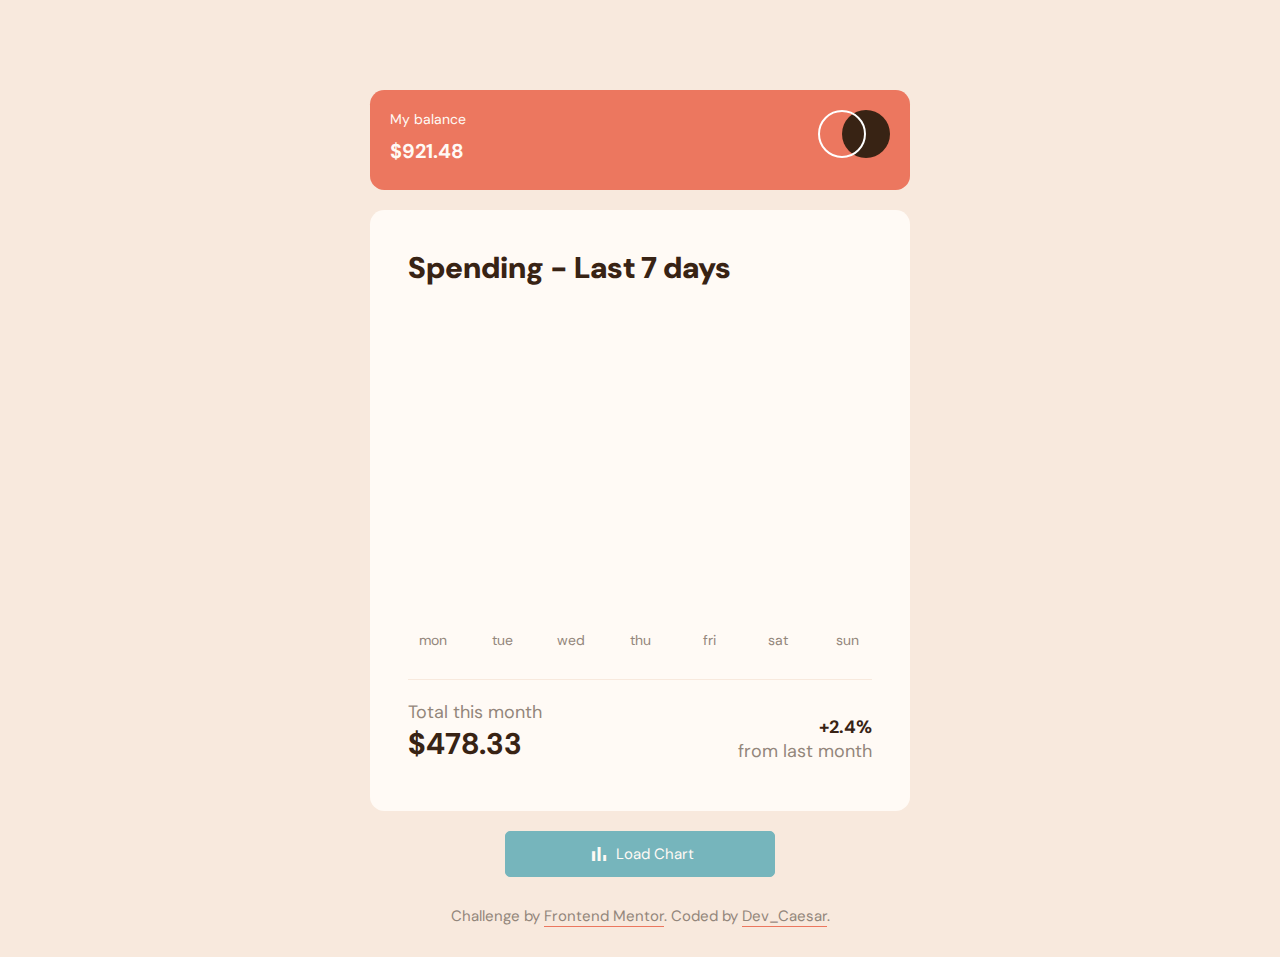
==== index.html @ a6b64d5d "update working files" ====
<!DOCTYPE html>
<html lang="en">
  <head>
    <meta charset="UTF-8" />
    <meta http-equiv="X-UA-Compatible" content="IE=edge" />
    <meta name="viewport" content="width=device-width, initial-scale=1.0" />
    <meta
      name="description"
      content="Frontend Mentor challenge junior level. HTML, CSS and JAVASCRIPT"
    />
    <link
      rel="icon"
      type="image/png"
      sizes="32x32"
      href="./src/favicon-32x32.png"
    />
    <link rel="preconnect" href="https://fonts.googleapis.com" />
    <link rel="preconnect" href="https://fonts.gstatic.com" crossorigin />
    <link
      href="https://fonts.googleapis.com/icon?family=Material+Icons+Outlined"
      rel="stylesheet"
    />

    <link
      href="https://fonts.googleapis.com/css2?family=DM+Sans:wght@400;700&display=swap"
      rel="stylesheet"
    />
    <link rel="stylesheet" href="styles.css" />
    <script type="module" src="app.js"></script>
    <title>Frontend Mentor | Expenses chart component</title>
  </head>
  <body>
    <div class="container">
      <header class="header">
        <div class="header__info">
          <p class="header__title">My balance</p>
          <p class="header__balance">$921.48</p>
        </div>
        <div class="logo__container">
          <img src="./src/logo.svg" class="logo" alt="logo" />
        </div>
      </header>
      <section class="chart__container">
        <p class="chart__title"><b>Spending - Last 7 days</b></p>
        <section class="bars__container">
          <div class="bar">
            <p class="amount"></p>
            <div class="bar__component bar--1"></div>
            <p class="week-day">mon</p>
          </div>
          <div class="bar">
            <p class="amount"></p>
            <div class="bar__component bar--2"></div>
            <p class="week-day">tue</p>
          </div>
          <div class="bar">
            <p class="amount"></p>
            <div class="bar__component bar--3"></div>
            <p class="week-day">wed</p>
          </div>
          <div class="bar">
            <p class="amount"></p>
            <div class="bar__component bar--4"></div>
            <p class="week-day">thu</p>
          </div>
          <div class="bar">
            <p class="amount"></p>
            <div class="bar__component bar--5"></div>
            <p class="week-day">fri</p>
          </div>
          <div class="bar">
            <p class="amount"></p>
            <div class="bar__component bar--6"></div>
            <p class="week-day">sat</p>
          </div>
          <div class="bar">
            <p class="amount"></p>
            <div class="bar__component bar--7"></div>
            <p class="week-day">sun</p>
          </div>
        </section>

        <div class="summary">
          <p class="summary__text summary__text--left">
            Total this month
            <span class="summary__figure summary__amount">$478.33</span>
          </p>
          <p class="summary__text summary__text--right">
            <span class="summary__figure summary__percent">+2.4%</span>from last
            month
          </p>
        </div>
      </section>
      <button class="load-chart">
        <span class="material-icons-outlined"> bar_chart </span> Load Chart
      </button>
    </div>

    <div class="attribution">
      Challenge by
      <a
        class="frontendmentor"
        href="https://www.frontendmentor.io?ref=challenge"
        rel="noopener noreferrer"
        target="_blank"
        >Frontend Mentor</a
      >. Coded by
      <a href="https://github.com/Dev-Caesar" target="_blank" class="username"
        >Dev_Caesar</a
      >.
    </div>
  </body>
</html>
---- styles.css ----
/* custom properties */
:root {
  /* primary color */
  --soft-red: hsl(10, 79%, 65%);
  --cyan: hsl(186, 34%, 60%);
  /* neutral color */
  --dark-brown: hsl(25, 47%, 15%);
  --medium-brown: hsl(28, 10%, 53%);
  --cream: hsl(27, 66%, 92%);
  --very-pale-orange: hsl(33, 100%, 98%);
  --font: 'DM Sans', sans-serif;
  --font-size: 1.8rem;
  --border-radius: clamp(1rem, 0.8239rem + 0.4695vw, 1.5rem);
}

/* CSS RESETS */
*,
*::before,
*::after {
  margin: 0;
  padding: 0;
  box-sizing: inherit;
}
html {
  box-sizing: border-box;
  font-size: 62.5%; /* 10px/16px *100%s= 62.5% -> 1rem = 10px */
}

body {
  font-family: var(--font);
  background-color: var(--cream);
}

/* COMPONENT STYLES */

/* CONTAINER  */
.container {
  font-size: var(--font-size);
  display: flex;
  flex-direction: column;
  align-items: center;
  row-gap: 2rem;
  width: 90%;
  max-width: 54rem;
  margin: 0 auto;
  margin-top: clamp(6rem, 2.4803rem + 10.9859vw, 9rem);
}
/* HEADER-CONTAINER  */
.header {
  width: 100%;
  display: flex;
  justify-content: space-between;
  color: var(--very-pale-orange);
  background-color: var(--soft-red);
  height: clamp(0.8rem, 9.1549rem + 2.2535vw, 10rem);
  padding: 2rem;
  border-radius: var(--border-radius);
}
.header__title {
  font-size: 1.4rem;
  margin-bottom: 1rem;
}
.header__balance {
  font-size: 2rem;
  font-weight: 700;
}
.logo {
  max-inline-size: 8rem;
}
/* BAR CHART*/
.chart__container {
  width: 100%;
  background-color: var(--very-pale-orange);
  padding: clamp(2.4rem, 1.35rem + 2.9167vw, 3.8rem);
  border-radius: var(--border-radius);
}

.chart__title {
  color: var(--dark-brown);
  font-weight: 700;
  font-size: clamp(2.2rem, 1.6rem + 1.6667vw, 3rem);
  padding-bottom: 1.5rem;
}

.bars__container {
  display: grid;
  grid-template-columns: repeat(7, minmax(3rem, 5rem));
  justify-content: space-between;
  align-items: end;
  justify-items: center;
  column-gap: 1rem;
  padding-bottom: 3rem;
  border-bottom: 1px solid var(--cream);
  min-height: 42vh;
}
.bar {
  justify-self: stretch;
  display: flex;
  flex-direction: column;
  align-items: center;
  gap: 1rem;
}

.bar__component {
  background-color: var(--soft-red);
  border-radius: 0.5rem;
  width: 100%;
  cursor: pointer;
}
.bar__component:hover {
  background-color: #ff9b87;
}
.active-bar {
  background-color: var(--cyan);
}
.active-bar:hover {
  background-color: #b4dfe5;
}

.amount {
  position: relative;
  z-index: 10;
  text-align: center;
  font-size: clamp(1.2rem, 0.4667rem + 0.9259vw, 2.2rem);
  color: var(--very-pale-orange);
  border-radius: 0.2rem;
  padding: clamp(0.1rem, 4.4718rem + 1.4085vw, 0.6rem);
  background-color: var(--dark-brown);
  opacity: 0;
  transition: all 0.2s ease-in-out;
}
.bar:hover .amount,
.bar:active .amount {
  opacity: 1;
}
.week-day {
  font-size: 1.4rem;
  text-align: center;
  color: var(--medium-brown);
}

.summary {
  display: flex;
  justify-content: space-between;
  align-items: flex-end;
  margin-top: 2rem;
  margin-bottom: 1rem;
}
.summary__text {
  color: var(--medium-brown);
}
.summary__text--right {
  text-align: right;
}
.summary__amount {
  font-size: 3rem;
}
.summary__figure {
  color: var(--dark-brown);
  font-weight: 700;
  display: block;
}

.load-chart {
  font-size: 1.5rem;
  font-family: var(--font);
  background-color: var(--cyan);
  border: 1px solid var(--cyan);
  color: var(--very-pale-orange);
  padding: 1rem 0;
  width: 50%;
  border-radius: 0.5rem;
  display: flex;
  justify-content: center;
  align-items: center;
  gap: 0.5rem;
  transition: all 0.1s linear;
}

.load-chart:hover {
  background-color: var(--cream);
  color: var(--cyan);
  border: 1px solid var(--cyan);
}
.load-chart:active {
  filter: brightness(110%);
}
/* footer styles */
.attribution {
  padding: 1rem;
  margin: 2rem 0 2rem;
  font-size: 1.5rem;
  text-align: center;
  color: var(--medium-brown);
  line-height: 1.3;
}

a:link,
a:visited {
  text-decoration: none;
  color: inherit;
  border-bottom: 1.4px solid var(--soft-red);
}
a:hover {
  color: var(--soft-red);
}
a:active {
  color: var(--soft-red);
}

/* MEDIA QUERY */

@media screen and (min-width: 39.375em) {
  .current__amount {
    border-radius: 0.5rem;
  }
}
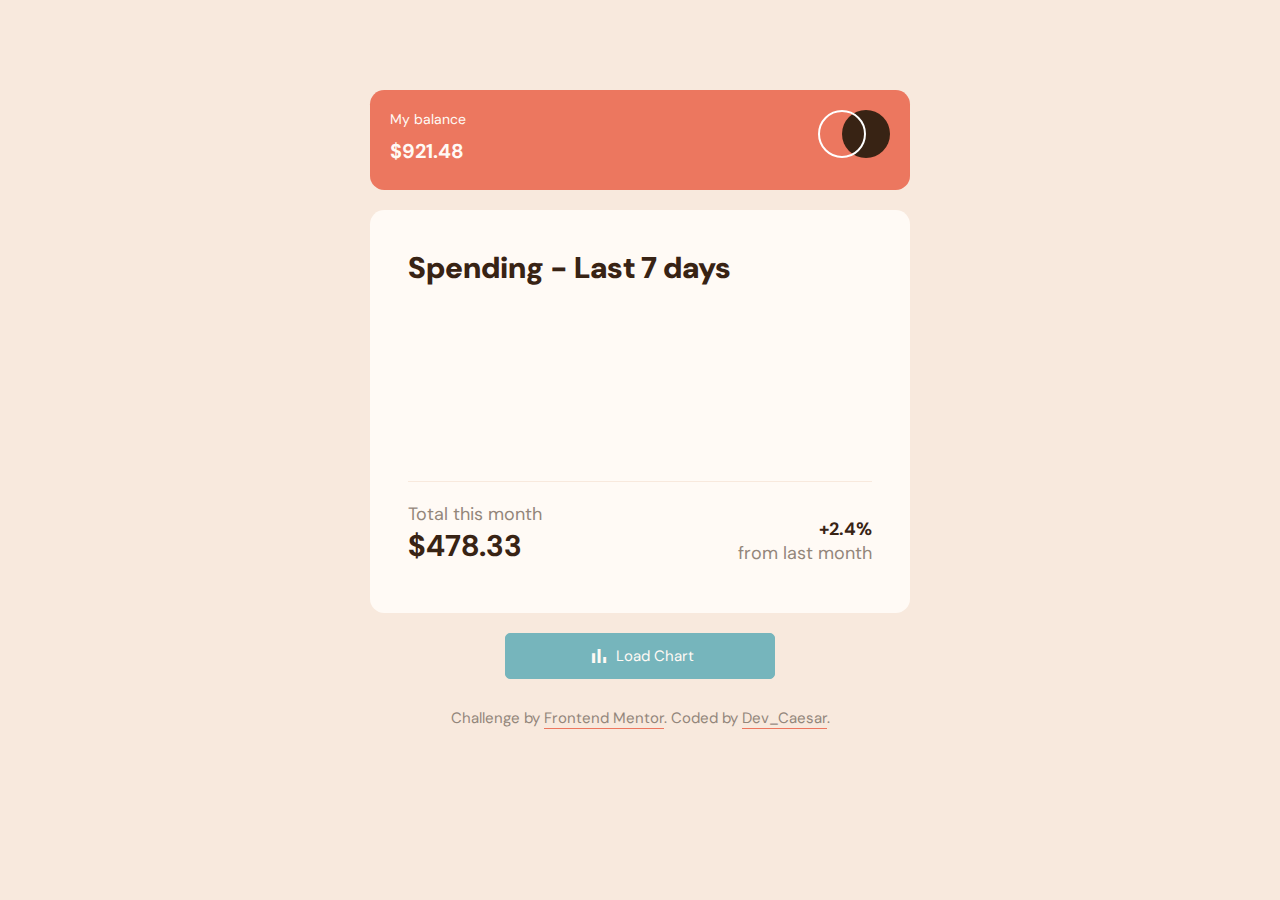
==== commit 5ba9ee46: "Refactored app.js" ====
--- a/index.html
+++ b/index.html
@@ -42,43 +42,7 @@
       </header>
       <section class="chart__container">
         <p class="chart__title"><b>Spending - Last 7 days</b></p>
-        <section class="bars__container">
-          <div class="bar">
-            <p class="amount"></p>
-            <div class="bar__component bar--1"></div>
-            <p class="week-day">mon</p>
-          </div>
-          <div class="bar">
-            <p class="amount"></p>
-            <div class="bar__component bar--2"></div>
-            <p class="week-day">tue</p>
-          </div>
-          <div class="bar">
-            <p class="amount"></p>
-            <div class="bar__component bar--3"></div>
-            <p class="week-day">wed</p>
-          </div>
-          <div class="bar">
-            <p class="amount"></p>
-            <div class="bar__component bar--4"></div>
-            <p class="week-day">thu</p>
-          </div>
-          <div class="bar">
-            <p class="amount"></p>
-            <div class="bar__component bar--5"></div>
-            <p class="week-day">fri</p>
-          </div>
-          <div class="bar">
-            <p class="amount"></p>
-            <div class="bar__component bar--6"></div>
-            <p class="week-day">sat</p>
-          </div>
-          <div class="bar">
-            <p class="amount"></p>
-            <div class="bar__component bar--7"></div>
-            <p class="week-day">sun</p>
-          </div>
-        </section>
+        <section class="bars__container"></section>
 
         <div class="summary">
           <p class="summary__text summary__text--left">
--- a/styles.css
+++ b/styles.css
@@ -91,7 +91,7 @@
   column-gap: 1rem;
   padding-bottom: 3rem;
   border-bottom: 1px solid var(--cream);
-  min-height: 42vh;
+  min-height: 20vh;
 }
 .bar {
   justify-self: stretch;
@@ -110,10 +110,10 @@
 .bar__component:hover {
   background-color: #ff9b87;
 }
-.active-bar {
+.active-day {
   background-color: var(--cyan);
 }
-.active-bar:hover {
+.active-day:hover {
   background-color: #b4dfe5;
 }
 
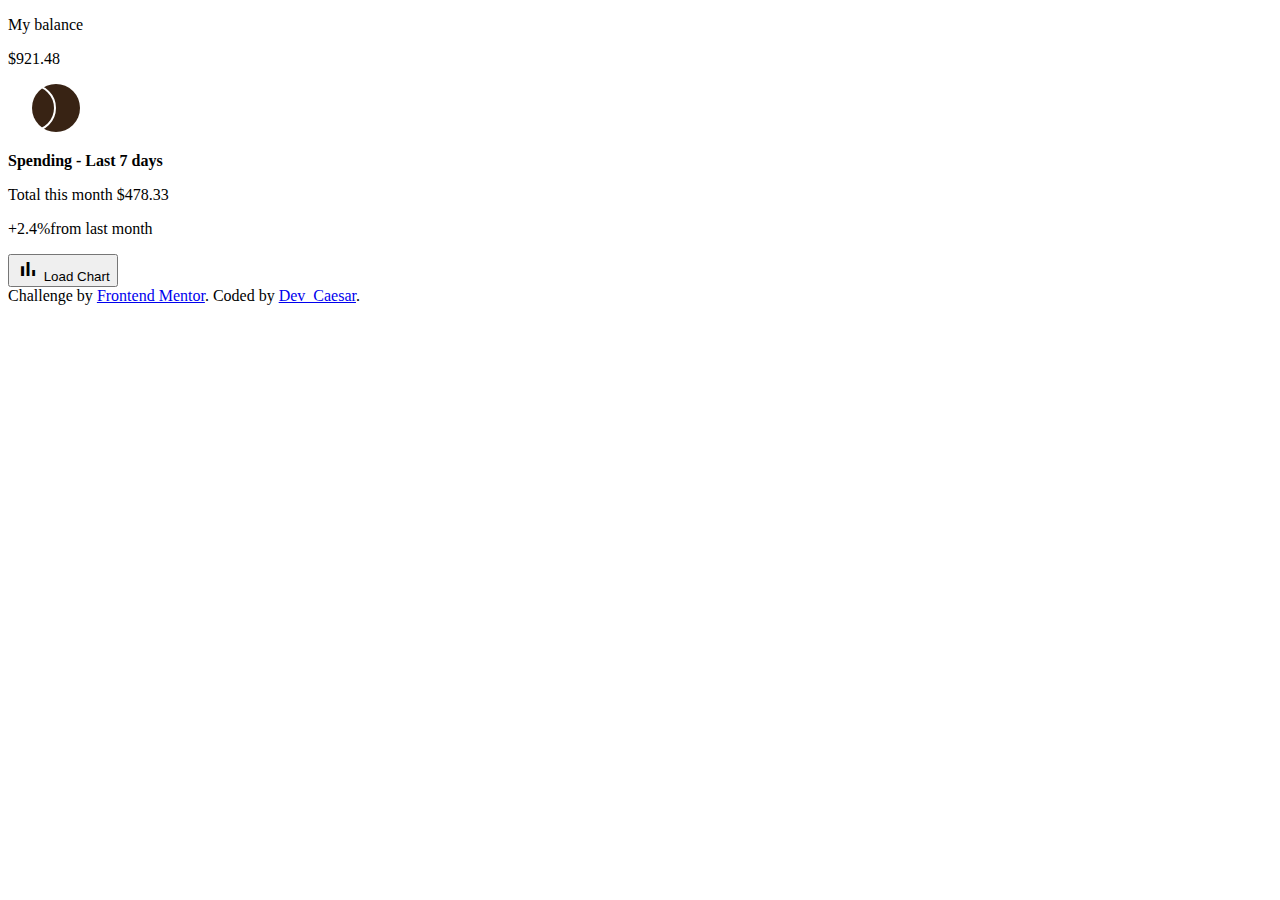
==== commit 29aef87f: "reorganized working files" ====
--- a/index.html
+++ b/index.html
@@ -25,8 +25,9 @@
       href="https://fonts.googleapis.com/css2?family=DM+Sans:wght@400;700&display=swap"
       rel="stylesheet"
     />
-    <link rel="stylesheet" href="styles.css" />
-    <script type="module" src="app.js"></script>
+    <link rel="stylesheet" href="./css/styles.css" />
+    <script defer src="./js/data.js"></script>
+    <script defer src="./js/app.js"></script>
     <title>Frontend Mentor | Expenses chart component</title>
   </head>
   <body>
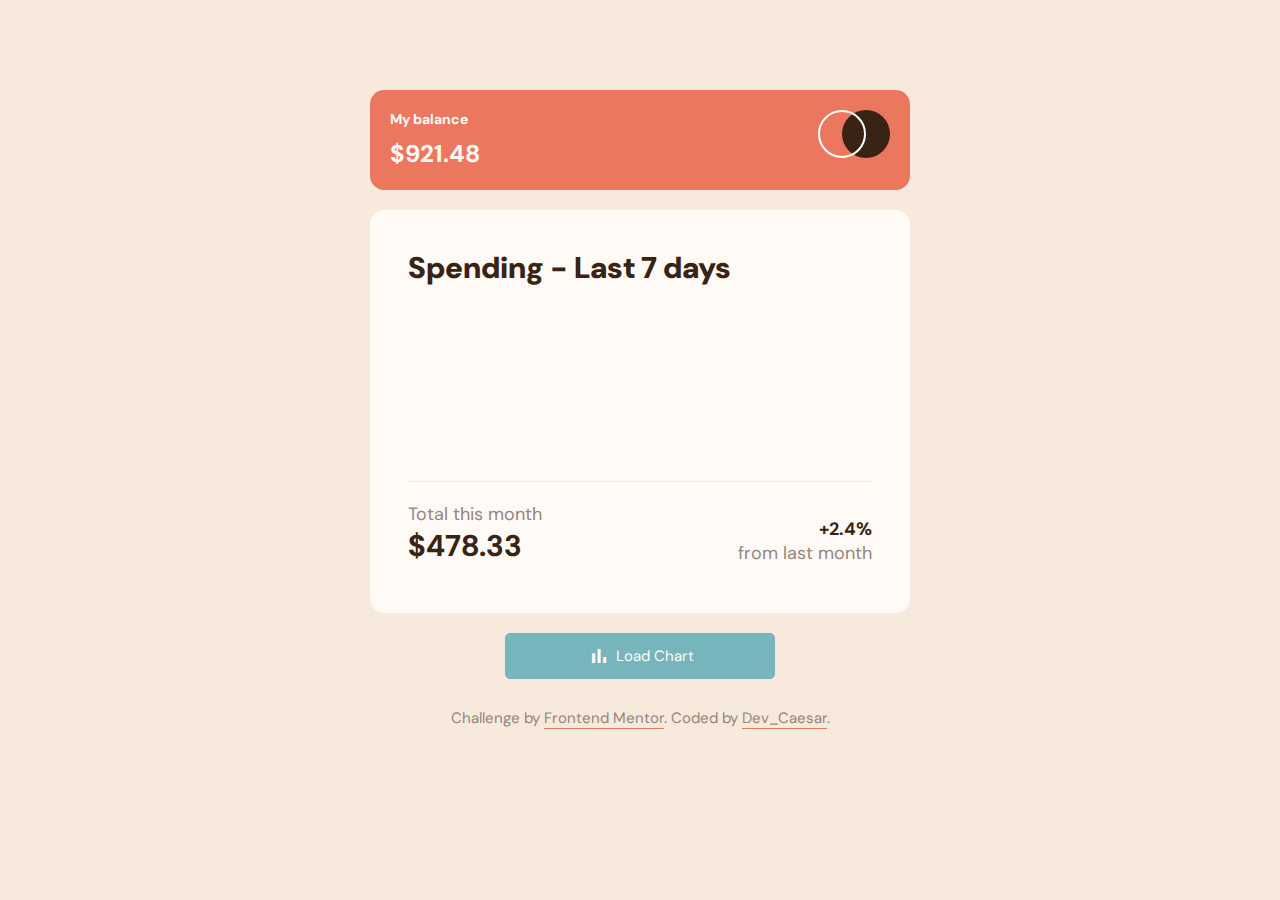
==== commit bd114ead: "update styles.css" ====
--- a/index.html
+++ b/index.html
@@ -34,7 +34,7 @@
     <div class="container">
       <header class="header">
         <div class="header__info">
-          <p class="header__title">My balance</p>
+          <h2 class="header__title">My balance</h2>
           <p class="header__balance">$921.48</p>
         </div>
         <div class="logo__container">
@@ -42,7 +42,7 @@
         </div>
       </header>
       <section class="chart__container">
-        <p class="chart__title"><b>Spending - Last 7 days</b></p>
+        <h2 class="chart__title"><b>Spending - Last 7 days</b></h2>
         <section class="bars__container"></section>
 
         <div class="summary">
@@ -56,12 +56,12 @@
           </p>
         </div>
       </section>
-      <button class="load-chart">
+      <button role="button" class="load-chart">
         <span class="material-icons-outlined"> bar_chart </span> Load Chart
       </button>
     </div>
 
-    <div class="attribution">
+    <footer class="attribution">
       Challenge by
       <a
         class="frontendmentor"
@@ -73,6 +73,6 @@
       <a href="https://github.com/Dev-Caesar" target="_blank" class="username"
         >Dev_Caesar</a
       >.
-    </div>
+    </footer>
   </body>
 </html>
--- a/css/styles.css
+++ b/css/styles.css
@@ -0,0 +1,220 @@
+/* custom properties */
+:root {
+  /* primary color */
+  --soft-red: hsl(10, 79%, 65%);
+  --cyan: hsl(186, 34%, 60%);
+  /* neutral color */
+  --dark-brown: hsl(25, 47%, 15%);
+  --medium-brown: hsl(28, 10%, 53%);
+  --cream: hsl(27, 66%, 92%);
+  --very-pale-orange: hsl(33, 100%, 98%);
+  --font: 'DM Sans', sans-serif;
+  --font-size: 1.8rem;
+  --border-radius: clamp(1rem, 0.8239rem + 0.4695vw, 1.5rem);
+}
+
+/* CSS RESETS */
+*,
+*::before,
+*::after {
+  margin: 0;
+  padding: 0;
+  box-sizing: inherit;
+}
+html {
+  box-sizing: border-box;
+  font-size: 62.5%; /* 10px/16px *100%s= 62.5% -> 1rem = 10px */
+}
+
+body {
+  font-family: var(--font);
+  background-color: var(--cream);
+}
+
+/* COMPONENT STYLES */
+
+/* CONTAINER  */
+.container {
+  font-size: var(--font-size);
+  display: flex;
+  flex-direction: column;
+  row-gap: 2rem;
+  width: 95vw;
+  max-width: 54rem;
+  min-width: min-content;
+  margin: 0 auto;
+  margin-top: clamp(6rem, 2.4803rem + 10.9859vw, 9rem);
+}
+/* HEADER-CONTAINER  */
+.header {
+  display: flex;
+  justify-content: space-between;
+  color: var(--very-pale-orange);
+  background-color: var(--soft-red);
+  height: clamp(0.7rem, 9.1549rem + 2.2535vw, 10rem);
+  padding: 2rem;
+  border-radius: var(--border-radius);
+}
+.header__title {
+  font-size: 1.4rem;
+  margin-bottom: 1rem;
+}
+.header__balance {
+  font-size: clamp(2rem, 1.8239rem + 0.4695vw, 2.5rem);
+  font-weight: 700;
+}
+.logo {
+  max-inline-size: 8rem;
+}
+/* BAR CHART*/
+.chart__container {
+  background-color: var(--very-pale-orange);
+  padding: clamp(2.4rem, 1.35rem + 2.9167vw, 3.8rem);
+  border-radius: var(--border-radius);
+}
+
+.chart__title {
+  color: var(--dark-brown);
+  font-weight: 700;
+  font-size: clamp(2.2rem, 1.6rem + 1.6667vw, 3rem);
+  padding-bottom: 1.5rem;
+}
+
+.bars__container {
+  display: grid;
+  grid-template-columns: repeat(7, minmax(3rem, 5rem));
+  justify-content: space-between;
+  align-items: end;
+  justify-items: center;
+  column-gap: 1rem;
+  padding-bottom: 3rem;
+  border-bottom: 1px solid var(--cream);
+  min-height: 20vh;
+}
+.bar {
+  justify-self: stretch;
+  display: flex;
+  flex-direction: column;
+  align-items: center;
+  gap: 1rem;
+}
+
+.bar__component {
+  background-color: var(--soft-red);
+  border-radius: 0.5rem;
+  width: 100%;
+  cursor: pointer;
+}
+.bar__component:hover {
+  background-color: #ff9b87;
+}
+.active-day {
+  background-color: var(--cyan);
+}
+.active-day:hover {
+  background-color: #b4dfe5;
+}
+
+.amount {
+  position: relative;
+  z-index: 10;
+  text-align: center;
+  font-size: clamp(1.5rem, 0.4667rem + 0.9259vw, 2.8rem);
+  padding: clamp(0.3rem, 0.4667rem + 0.9259vw, 0.7rem);
+  color: var(--very-pale-orange);
+  border-radius: 0.2rem;
+  background-color: var(--dark-brown);
+  opacity: 1;
+  transition: all 0.2s ease-in-out;
+}
+
+.week-day {
+  font-size: 1.4rem;
+  text-align: center;
+  color: var(--medium-brown);
+}
+
+.summary {
+  display: flex;
+  justify-content: space-between;
+  align-items: flex-end;
+  margin-top: 2rem;
+  margin-bottom: 1rem;
+}
+.summary__text {
+  color: var(--medium-brown);
+}
+.summary__text--right {
+  text-align: right;
+}
+.summary__amount {
+  font-size: 3rem;
+}
+.summary__figure {
+  color: var(--dark-brown);
+  font-weight: 700;
+  display: block;
+}
+
+.load-chart {
+  font-size: 1.5rem;
+  font-family: var(--font);
+  background-color: var(--cyan);
+  border: 1px solid var(--cyan);
+  color: var(--very-pale-orange);
+  padding: 1rem 0;
+  width: 50%;
+  border-radius: 0.5rem;
+  align-self: center;
+  display: flex;
+  justify-content: center;
+  align-items: center;
+  gap: 0.5rem;
+  transition: all 0.1s linear;
+}
+
+.load-chart:hover {
+  background-color: var(--cream);
+  color: var(--cyan);
+  border: 1px solid var(--cyan);
+}
+.load-chart:active {
+  filter: brightness(110%);
+}
+/* footer styles */
+.attribution {
+  padding: 1rem;
+  margin: 2rem 0 2rem;
+  font-size: 1.5rem;
+  text-align: center;
+  color: var(--medium-brown);
+  line-height: 1.3;
+}
+
+a:link,
+a:visited {
+  text-decoration: none;
+  color: inherit;
+  border-bottom: 1.4px solid var(--soft-red);
+}
+a:hover {
+  color: var(--soft-red);
+}
+a:active {
+  color: var(--soft-red);
+}
+
+/* MEDIA QUERY */
+
+@media screen and (min-width: 64em) {
+  .amount {
+    opacity: 0;
+    border-radius: 0.5rem;
+  }
+  .bar:hover .amount {
+    opacity: 1;
+  }
+  .bar:active .amount {
+    opacity: 1;
+  }
+}
